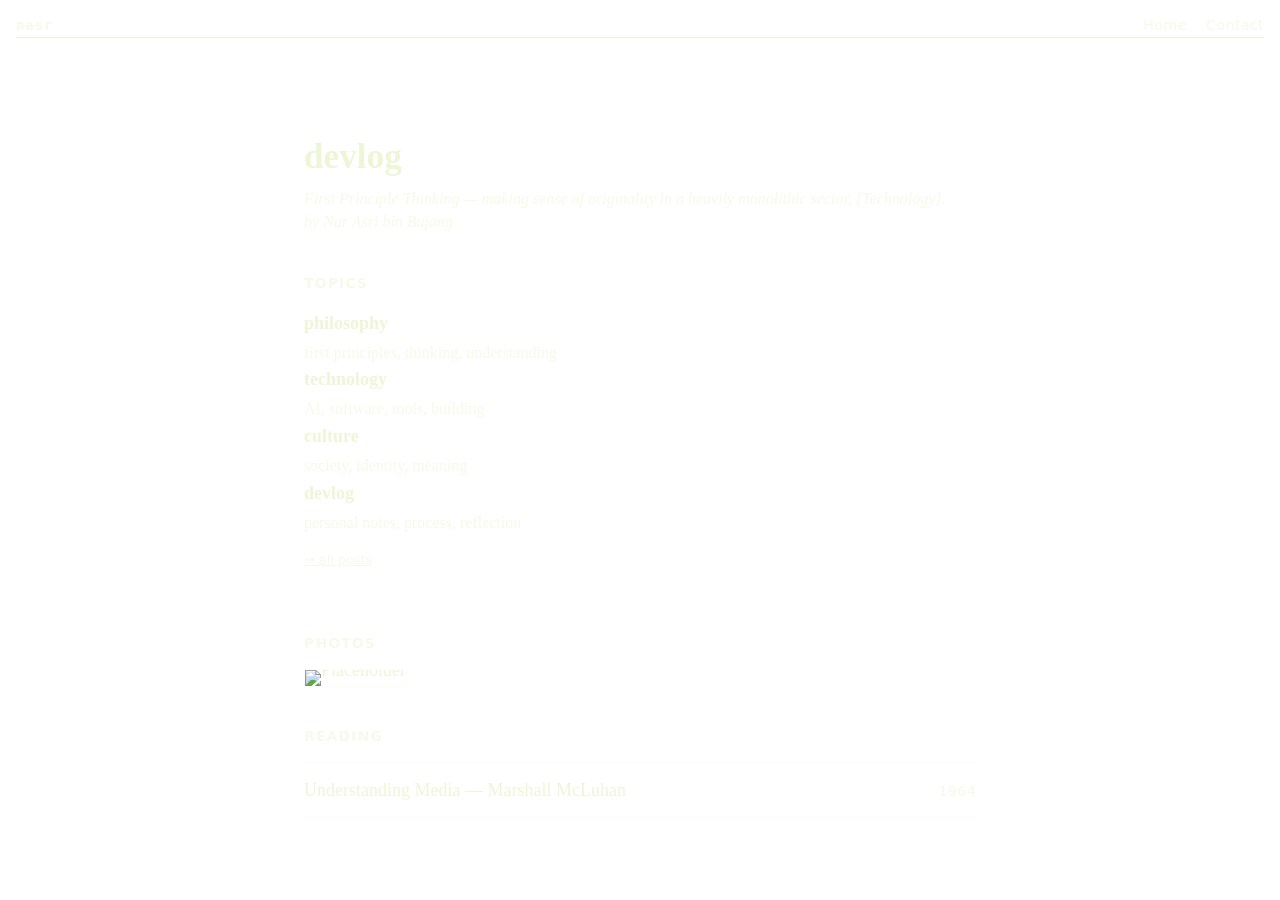
==== index.html @ 84f05e0b "does it work?" ====
<!DOCTYPE html>
<html lang="en">
<head>
<meta charset="UTF-8">
<meta name="viewport" content="width=device-width, initial-scale=1">
<title>nasr</title>
<link rel="stylesheet" href="style.css">
</head>
<body>

<header>
<nav>
  <div class="brand"><a href="/">nasr</a></div>
  <ul>
    <li><a href="/">Home</a></li>
    <li><a href="contact.html">Contact</a></li>
  </ul>
</nav>
</header>

<main class="site-main">
<h1>devlog</h1>
<p class="tagline">First Principle Thinking &mdash; making sense of originality in a heavily monolithic sector, [Technology]. <br> by Nur Asri bin Bujang</p>
<section>
  <h2 class="section-label">Topics</h2>
  <dl class="topics-list">
    <dt class="topic-name"><a href="blog.html?topic=philosophy">philosophy</a></dt>
    <dd class="topic-desc">first principles, thinking, understanding</dd>
    <dt class="topic-name"><a href="blog.html?topic=technology">technology</a></dt>
    <dd class="topic-desc">AI, software, tools, building</dd>
    <dt class="topic-name"><a href="blog.html?topic=culture">culture</a></dt>
    <dd class="topic-desc">society, identity, meaning</dd>
    <dt class="topic-name"><a href="blog.html?topic=devlog">devlog</a></dt>
    <dd class="topic-desc">personal notes, process, reflection</dd>
  </dl>
  <p style="margin-top:.5rem"><a href="blog.html" class="back" style="font-size:.8rem">&rarr; all posts</a></p>
</section>

<section style="margin-top:2.5rem">
  <h2 class="section-label">Photos</h2>
  <div class="photo-grid" id="photos-list"></div>
</section>

<section style="margin-top:2.5rem">
  <h2 class="section-label">Reading</h2>
  <ul class="entries" id="reading-list"></ul>
</section>
</main>

<script>
const photoFiles = ['photos/photo1.md'];
const readingFiles = ['reading/book1.md'];

function parseMeta(raw){
  const lines = raw.trim().split('\n');
  return {
    title: lines[0].replace(/^#\s*/, ''),
    meta: lines[1] || ''
  };
}

async function init(){
  const pgrid = document.getElementById('photos-list');
  for (const path of photoFiles){
    const id = path.replace('photos/', '').replace('.md', '');
    const res = await fetch(path);
    const { title, meta } = parseMeta(await res.text());
    const div = document.createElement('a');
    div.href = `photo.html?id=${id}`;
    div.className = 'photo-item';
    div.innerHTML = `<img src="images/${id}-thumb.jpg" alt="${title}" loading="lazy">`;
    pgrid.appendChild(div);
  }

  const rlist = document.getElementById('reading-list');
  for (const path of readingFiles){
    const id = path.replace('reading/', '').replace('.md', '');
    const res = await fetch(path);
    const { title, meta } = parseMeta(await res.text());
    const parts = meta.split('·').map(s => s.trim());
    const author = parts.length > 1 ? parts[0] : '';
    const date = parts.length > 1 ? parts[parts.length - 1] : meta;
    const li = document.createElement('li');
    const display = author ? `${title} — ${author}` : title;
    li.innerHTML = `<a href="reading.html?id=${id}"><span>${display}</span><span class="date">${date}</span></a>`;
    rlist.appendChild(li);
  }
}
init();
</script>

</body>
</html>
---- style.css ----
:root{
  --bg:#180 `c10;
  --text:#edf6d6;
  --font-serif:charter,Georgia,Cambria,"times new roman",Times,serif;
  --font-sans:"helvetica neue",roboto,system-ui,"segoe ui",Arial,sans-serif;
}
*{box-sizing:border-box;margin:0;padding:0}
body{
  background:var(--bg);color:var(--text);
  font-size:1.125rem;line-height:1.6;
  font-family:var(--font-serif);
  text-rendering:optimizeLegibility;
  display:grid;
  grid-template-areas:"header header header" ". main ." ". footer .";
  grid-template-columns:minmax(1rem,1fr) minmax(auto,42rem) minmax(1rem,1fr);
  min-height:100vh;
}
a{color:var(--text)}
a:hover{opacity:.6}
h1{font-size:2.2rem;line-height:1.25;font-weight:700;margin-bottom:.5rem}
h2{font-size:1.4rem;line-height:1.35;font-weight:700}
header{
  grid-area:header;overflow:visible;background:var(--bg);
  position:sticky;top:0;z-index:10;
  padding:0 1rem 3.5rem 1rem;
}
nav{
  display:flex;gap:1rem;flex-flow:row nowrap;justify-content:flex-start;
  align-items:flex-end;height:2.4rem;
  border-bottom:1px solid #edf6d6;
  font-size:clamp(.8rem,1.6vw,.9rem);
  font-family:var(--font-sans);letter-spacing:.02em;
}
.brand{flex:1 1 content;font-weight:900;letter-spacing:.04em;font-family:monospace}
.brand a{color:inherit;text-decoration:none}
nav ul{display:flex;gap:1.2rem;list-style:none;white-space:nowrap}
nav a{opacity:.5;text-decoration:none}
nav a:hover{opacity:1}
.site-main{grid-area:main;padding:0}
.tagline{opacity:.5;font-size:1rem;line-height:1.45;margin-bottom:2.5rem;font-style:italic}
.section-label{
  font-size:.875rem;font-weight:600;opacity:.5;
  text-transform:uppercase;letter-spacing:.08em;margin-bottom:1rem;
  font-family:var(--font-sans);
}
.post{border-bottom:1px solid #180c10;padding:1.5rem 0}
.post:first-of-type{border-top:1px solid rgba(240,246,240,.25)}
.post h2{font-size:1.4rem;line-height:1.35;margin-bottom:.25rem}
.post h2 a{color:var(--text);text-decoration:none}
.post h2 a:hover{opacity:.6;text-decoration:underline}
.post .meta{
  display:block;opacity:.5;font-size:.875rem;letter-spacing:.04em;
  font-family:var(--font-sans);margin-bottom:.4rem;
}
.post .topics{display:flex;flex-wrap:wrap;gap:.35rem;margin-bottom:.5rem}
.post .topic{
  font-size:.75rem;font-family:var(--font-sans);opacity:.6;
  border:1px solid rgba(240,246,240,.3);border-radius:3px;
  padding:.08em .5em;text-decoration:none;
}
.post p{opacity:.6;font-size:1.125rem;line-height:1.6;margin-top:.5rem}
.photo-grid{display:grid;grid-template-columns:repeat(auto-fill,minmax(120px,1fr));gap:5px}
.photo-item{line-height:0;text-decoration:none}
.photo-item img{width:100%;aspect-ratio:1/1;object-fit:cover;border:1px solid rgba(240,246,240,.25)}
.photo-item img:hover{opacity:.7}

.entries{list-style:none}
.entries li{border-bottom:1px solid rgba(240,246,240,.25);padding:.8rem 0}
.entries li:first-child{border-top:1px solid rgba(240,246,240,.25)}
.entries a{
  display:flex;justify-content:space-between;align-items:baseline;
  text-decoration:none;color:var(--text);font-size:1.125rem;gap:1.5rem;
}
.entries a:hover{opacity:.6}
.entries .date{
  opacity:.5;font-size:.875rem;letter-spacing:.03em;white-space:nowrap;
  flex-shrink:0;font-family:var(--font-sans);
}
.topics-list{list-style:none}
.topics-list li{border-bottom:1px solid rgba(240,246,240,.25);padding:.8rem 0}
.topics-list li:first-child{border-top:1px solid rgba(240,246,240,.25)}
.topics-list a{text-decoration:none;color:var(--text)}
.topics-list a:hover{opacity:.6}
.topics-list .topic-name{font-weight:600;font-size:1.125rem}
.topics-list .topic-desc{display:block;opacity:.5;font-size:1rem;margin-top:.15rem}
.back{
  display:inline-block;opacity:.5;font-size:.875rem;
  margin-bottom:1.5rem;font-family:var(--font-sans);
}
.back:hover{opacity:1}
article h1{font-size:2.2rem;line-height:1.25;margin-bottom:.5rem}
article .meta{
  display:block;opacity:.5;font-size:.875rem;letter-spacing:.04em;
  font-family:var(--font-sans);margin-bottom:1.5rem;
}
article .topics{display:flex;flex-wrap:wrap;gap:.35rem;margin-bottom:1.5rem}
article .topic{
  font-size:.75rem;font-family:var(--font-sans);opacity:.6;
  border:1px solid rgba(240,246,240,.3);border-radius:3px;
  padding:.08em .5em;text-decoration:none;
}
article p{font-size:1.125rem;line-height:1.6;margin-bottom:1.2rem}
footer{grid-area:footer;text-align:center;margin:4ex 0 8ex;opacity:.5;font-size:.875rem;font-family:var(--font-sans)}
@media(max-width:40rem){
  body{
    grid-template-columns:minmax(.75rem,1fr) minmax(auto,42rem) minmax(.75rem,1fr);
  }
  nav{flex-flow:row wrap;height:auto;gap:.5rem;padding-bottom:.35rem}
  nav ul{gap:.8rem}
  .brand{font-size:clamp(.8rem,3.5vw,.9rem)}
  h1{font-size:1.7rem}
  h2{font-size:1.2rem}
  article h1{font-size:1.7rem}
  .post h2{font-size:1.2rem}
  .post p{font-size:1rem}
  .entries a{flex-direction:column;gap:.2rem}
  .entries .date{margin-left:0}
  article p{font-size:1rem}
  .photo-grid{grid-template-columns:repeat(auto-fill,minmax(100px,1fr));gap:4px}
  header{padding:0 .5rem 2rem .5rem}
  .tagline{font-size:.9rem}
}
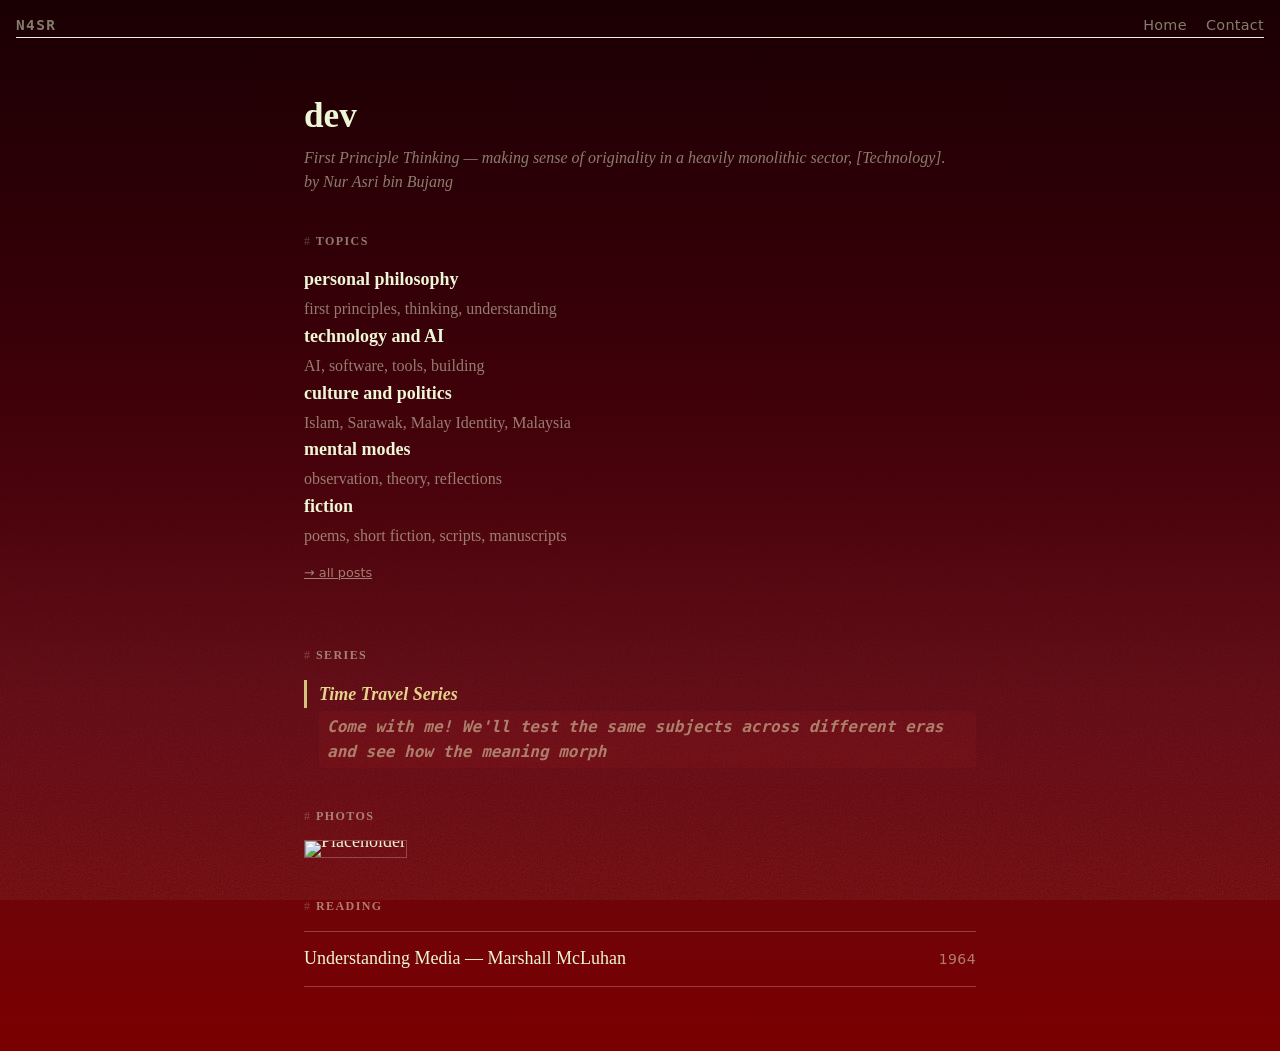
==== commit 91fd91af: "look at that colorsgit add . I am so happy" ====
--- a/index.html
+++ b/index.html
@@ -3,14 +3,14 @@
 <head>
 <meta charset="UTF-8">
 <meta name="viewport" content="width=device-width, initial-scale=1">
-<title>nasr</title>
+<title>N4SR</title>
 <link rel="stylesheet" href="style.css">
 </head>
 <body>
 
 <header>
 <nav>
-  <div class="brand"><a href="/">nasr</a></div>
+  <div class="brand"><a href="/">N4SR</a></div>
   <ul>
     <li><a href="/">Home</a></li>
     <li><a href="contact.html">Contact</a></li>
@@ -19,21 +19,31 @@
 </header>
 
 <main class="site-main">
-<h1>devlog</h1>
+<h1>dev</h1>
 <p class="tagline">First Principle Thinking &mdash; making sense of originality in a heavily monolithic sector, [Technology]. <br> by Nur Asri bin Bujang</p>
 <section>
   <h2 class="section-label">Topics</h2>
   <dl class="topics-list">
-    <dt class="topic-name"><a href="blog.html?topic=philosophy">philosophy</a></dt>
+    <dt class="topic-name"><a href="blog.html?topic=philosophy">personal philosophy</a></dt>
     <dd class="topic-desc">first principles, thinking, understanding</dd>
-    <dt class="topic-name"><a href="blog.html?topic=technology">technology</a></dt>
+    <dt class="topic-name"><a href="blog.html?topic=technology">technology and AI</a></dt>
     <dd class="topic-desc">AI, software, tools, building</dd>
-    <dt class="topic-name"><a href="blog.html?topic=culture">culture</a></dt>
-    <dd class="topic-desc">society, identity, meaning</dd>
-    <dt class="topic-name"><a href="blog.html?topic=devlog">devlog</a></dt>
-    <dd class="topic-desc">personal notes, process, reflection</dd>
+    <dt class="topic-name"><a href="blog.html?topic=culture">culture and politics</a></dt>
+    <dd class="topic-desc">Islam, Sarawak, Malay Identity, Malaysia</dd>
+    <dt class="topic-name"><a href="blog.html?topic=mentalmodes">mental modes</a></dt>
+    <dd class="topic-desc">observation, theory, reflections</dd>
+    <dt class="topic-name"><a href="blog.html?topic=fiction">fiction</a></dt>
+    <dd class="topic-desc">poems, short fiction, scripts, manuscripts</dd>
   </dl>
   <p style="margin-top:.5rem"><a href="blog.html" class="back" style="font-size:.8rem">&rarr; all posts</a></p>
+</section>
+
+<section style="margin-top:2.5rem">
+  <h2 class="section-label">Series</h2>
+  <dl class="topics-list">
+    <dt class="topic-name series-name"><a href="blog.html?topic=timetravel">Time Travel Series</a></dt>
+    <dd class="topic-desc">Come with me! We'll test the same subjects across different eras and see how the meaning morph</dd>
+  </dl>
 </section>
 
 <section style="margin-top:2.5rem">
--- a/style.css
+++ b/style.css
@@ -1,12 +1,14 @@
 :root{
-  --bg:#180 `c10;
+  --bg:#0c1a02;
+  --font-display:Georgia,'Times New Roman',Times,serif;
   --text:#edf6d6;
   --font-serif:charter,Georgia,Cambria,"times new roman",Times,serif;
   --font-sans:"helvetica neue",roboto,system-ui,"segoe ui",Arial,sans-serif;
+  --font-mono:Menlo,Consolas,'DejaVu Sans Mono',monospace;
 }
 *{box-sizing:border-box;margin:0;padding:0}
 body{
-  background:var(--bg);color:var(--text);
+  background:linear-gradient(180deg,#1a0003 0%,#3a0008 33%,#600812 66%,#7a0000 100%);color:var(--text);
   font-size:1.125rem;line-height:1.6;
   font-family:var(--font-serif);
   text-rendering:optimizeLegibility;
@@ -15,12 +17,16 @@
   grid-template-columns:minmax(1rem,1fr) minmax(auto,42rem) minmax(1rem,1fr);
   min-height:100vh;
 }
+code,pre,kbd,samp{font-family:var(--font-mono);font-size:.8em;line-height:1.35;letter-spacing:-.02em}
+pre{white-space:pre-wrap;padding:1rem;border:1px solid rgba(240,246,240,.15);border-radius:4px;margin:1rem 0;background:rgba(0,0,0,.2);overflow-x:auto}
+code{background:rgba(240,246,240,.08);padding:.1em .3em;border-radius:3px}
+pre code{background:transparent;padding:0;border-radius:0}
 a{color:var(--text)}
 a:hover{opacity:.6}
-h1{font-size:2.2rem;line-height:1.25;font-weight:700;margin-bottom:.5rem}
-h2{font-size:1.4rem;line-height:1.35;font-weight:700}
+h1{font-family:var(--font-display);font-size:2.2rem;line-height:1.25;font-weight:700;margin-bottom:.5rem}
+h2{font-family:var(--font-display);font-size:1.4rem;line-height:1.35;font-weight:700}
 header{
-  grid-area:header;overflow:visible;background:var(--bg);
+  grid-area:header;overflow:visible;background:transparent;
   position:sticky;top:0;z-index:10;
   padding:0 1rem 3.5rem 1rem;
 }
@@ -31,21 +37,22 @@
   font-size:clamp(.8rem,1.6vw,.9rem);
   font-family:var(--font-sans);letter-spacing:.02em;
 }
-.brand{flex:1 1 content;font-weight:900;letter-spacing:.04em;font-family:monospace}
+.brand{flex:1 1 content;font-weight:700;letter-spacing: 0.1em;font-family:var(--font-mono); }
 .brand a{color:inherit;text-decoration:none}
 nav ul{display:flex;gap:1.2rem;list-style:none;white-space:nowrap}
 nav a{opacity:.5;text-decoration:none}
 nav a:hover{opacity:1}
-.site-main{grid-area:main;padding:0}
+.site-main{grid-area:main;padding:0 0 4rem}
 .tagline{opacity:.5;font-size:1rem;line-height:1.45;margin-bottom:2.5rem;font-style:italic}
 .section-label{
-  font-size:.875rem;font-weight:600;opacity:.5;
-  text-transform:uppercase;letter-spacing:.08em;margin-bottom:1rem;
-  font-family:var(--font-sans);
+  font-size:.75rem;font-weight:600;opacity:.5;
+  text-transform:uppercase;letter-spacing:.12em;margin-bottom:1rem;
+  font-family:var(--font-display);
 }
+.section-label::before{content:"# ";opacity:.4}
 .post{border-bottom:1px solid #180c10;padding:1.5rem 0}
 .post:first-of-type{border-top:1px solid rgba(240,246,240,.25)}
-.post h2{font-size:1.4rem;line-height:1.35;margin-bottom:.25rem}
+.post h2{font-family:var(--font-display);font-size:1.4rem;line-height:1.35;margin-bottom:.25rem}
 .post h2 a{color:var(--text);text-decoration:none}
 .post h2 a:hover{opacity:.6;text-decoration:underline}
 .post .meta{
@@ -83,12 +90,23 @@
 .topics-list a:hover{opacity:.6}
 .topics-list .topic-name{font-weight:600;font-size:1.125rem}
 .topics-list .topic-desc{display:block;opacity:.5;font-size:1rem;margin-top:.15rem}
+.series-label{
+  font-size:.75rem;font-weight:600;
+  text-transform:uppercase;letter-spacing:.12em;margin-bottom:.5rem;
+  font-family:var(--font-sans);color:#f7f0c0;font-weight:600;
+}
+.series-name{font-style:italic;border-left:3px solid #d4c47a;padding-left:.75rem}
+.series-name a{color:#e8d48b;transition:color .2s ease}
+.series-name a:hover{color:#4fc3f7;opacity:1}
+.series-name + .topic-desc{font-style:italic;font-family:var(--font-mono);color:#f7f0c0;font-weight:600;padding:.2rem .5rem;margin-left:calc(.75rem + 3px);background:rgba(200,30,30,.18);border-radius:4px;transition:color .2s ease,background .2s ease}
+.series-name:hover + .topic-desc{color:#4fc3f7;background:rgba(79,195,247,.08)}
+
 .back{
   display:inline-block;opacity:.5;font-size:.875rem;
   margin-bottom:1.5rem;font-family:var(--font-sans);
 }
 .back:hover{opacity:1}
-article h1{font-size:2.2rem;line-height:1.25;margin-bottom:.5rem}
+article h1{font-family:var(--font-display);font-size:2.2rem;line-height:1.25;margin-bottom:.5rem}
 article .meta{
   display:block;opacity:.5;font-size:.875rem;letter-spacing:.04em;
   font-family:var(--font-sans);margin-bottom:1.5rem;
@@ -120,3 +138,11 @@
   header{padding:0 .5rem 2rem .5rem}
   .tagline{font-size:.9rem}
 }
+
+body::after{-webkit-mask-image:linear-gradient(180deg,transparent 50%,#000 100%);mask-image:linear-gradient(180deg,transparent 50%,#000 100%);
+  content:'';position:fixed;inset:0;z-index:9999;pointer-events:none;opacity:.15;
+  background-image:url("data:image/svg+xml,%3Csvg xmlns='http://www.w3.org/2000/svg' viewBox='0 0 500 500'%3E%3Cfilter id='n'%3E%3CfeTurbulence type='fractalNoise' baseFrequency='.75' numOctaves='4' stitchTiles='stitch'/%3E%3C/filter%3E%3Crect width='500' height='500' filter='url(%23n)'/%3E%3C/svg%3E");
+  background-repeat:repeat;background-size:500px 500px;
+}
+
+
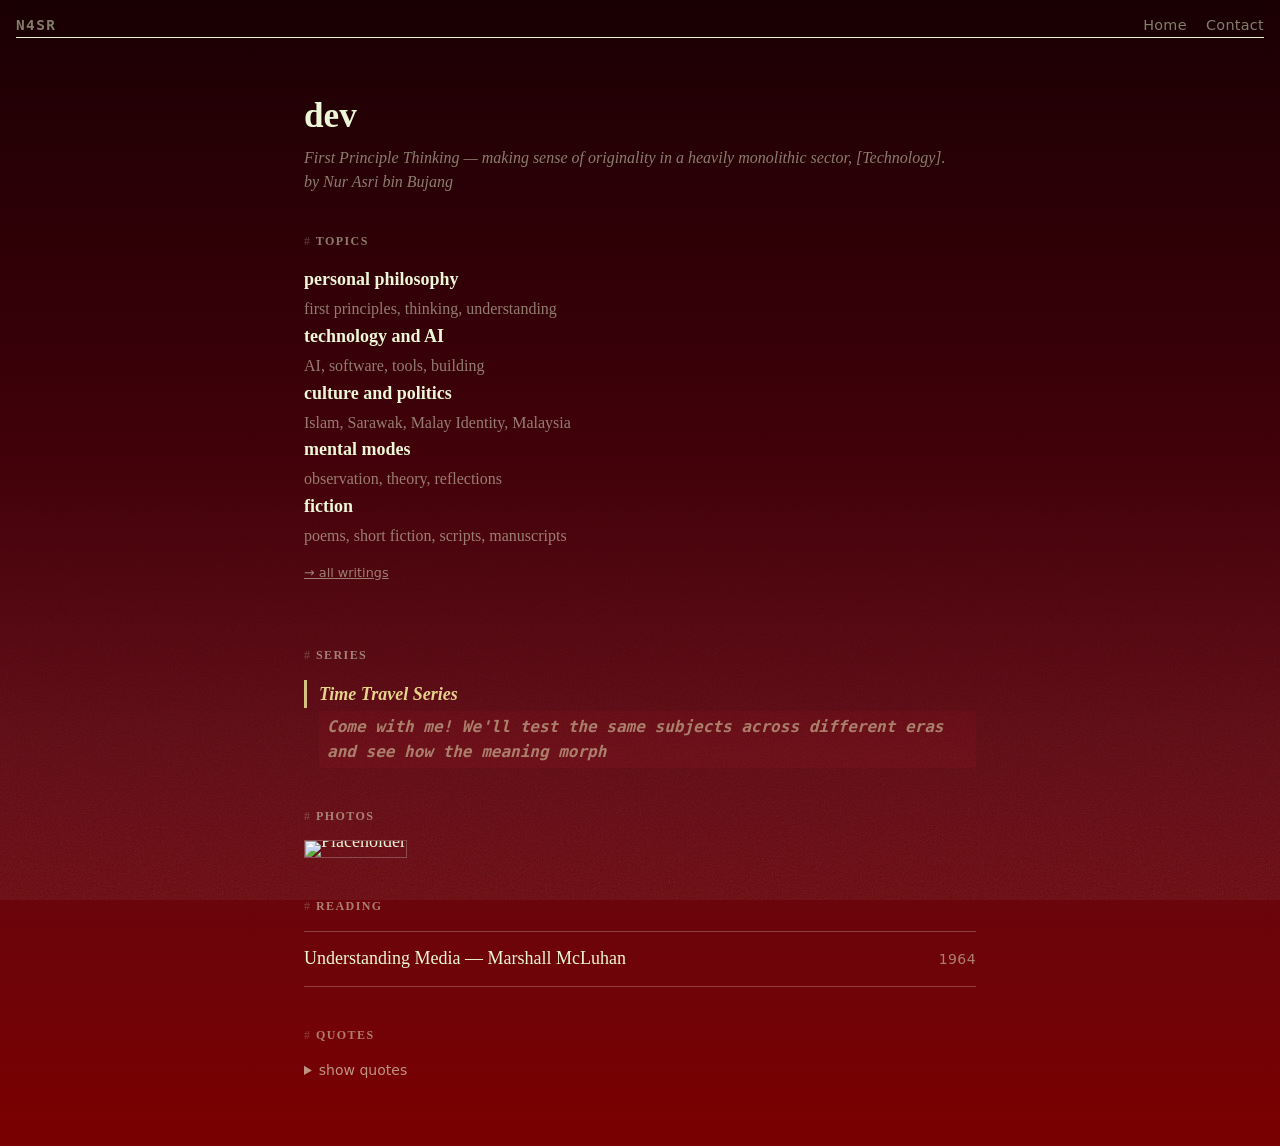
==== commit ff628bec: "added contents" ====
--- a/index.html
+++ b/index.html
@@ -35,7 +35,7 @@
     <dt class="topic-name"><a href="blog.html?topic=fiction">fiction</a></dt>
     <dd class="topic-desc">poems, short fiction, scripts, manuscripts</dd>
   </dl>
-  <p style="margin-top:.5rem"><a href="blog.html" class="back" style="font-size:.8rem">&rarr; all posts</a></p>
+  <p style="margin-top:.5rem"><a href="blog.html" class="back" style="font-size:.8rem">&rarr; all writings</a></p>
 </section>
 
 <section style="margin-top:2.5rem">
@@ -54,6 +54,14 @@
 <section style="margin-top:2.5rem">
   <h2 class="section-label">Reading</h2>
   <ul class="entries" id="reading-list"></ul>
+</section>
+
+<section style="margin-top:2.5rem">
+  <h2 class="section-label">Quotes</h2>
+  <details style="margin-top:.5rem">
+    <summary style="cursor:pointer;opacity:.6;font-size:.875rem;font-family:var(--font-sans);user-select:none">show quotes</summary>
+    <div id="quotes-content" style="margin-top:.5rem"></div>
+  </details>
 </section>
 </main>
 
@@ -95,6 +103,15 @@
     li.innerHTML = `<a href="reading.html?id=${id}"><span>${display}</span><span class="date">${date}</span></a>`;
     rlist.appendChild(li);
   }
+
+const qel = document.getElementById('quotes-content');
+  const qres = await fetch('quotes/quotes.md');
+  const qtext = await qres.text();
+  const blocks = qtext.trim().split('\n\n');
+  qel.innerHTML = blocks.map(block => {
+    const lines = block.split('\n').map(l => l.replace(/^>\s?/, ''));
+    return '<blockquote>' + lines.join('<br>') + '</blockquote>';
+  }).join('');
 }
 init();
 </script>
--- a/style.css
+++ b/style.css
@@ -31,6 +31,7 @@
   padding:0 1rem 3.5rem 1rem;
 }
 nav{
+  background:rgba(26,0,3,.85);backdrop-filter:blur(6px);-webkit-backdrop-filter:blur(6px);
   display:flex;gap:1rem;flex-flow:row nowrap;justify-content:flex-start;
   align-items:flex-end;height:2.4rem;
   border-bottom:1px solid #edf6d6;
@@ -118,6 +119,21 @@
   padding:.08em .5em;text-decoration:none;
 }
 article p{font-size:1.125rem;line-height:1.6;margin-bottom:1.2rem}
+.signal-list{list-style:none;padding:0;margin:1.5rem 0}
+.signal-list li{padding:.5rem 0;border-bottom:1px solid rgba(240,246,240,.1);font-size:1.125rem;line-height:1.5}
+.signal-list li:first-child{border-top:1px solid rgba(240,246,240,.1)}
+.sig-bullet{color:#7a0000;margin-right:.75rem;font-size:.9rem}
+blockquote{
+  padding:.5rem .75rem .5rem 1.25rem;margin:1.5rem 0;font-size:1.25rem;font-style:italic;opacity:.9;line-height:1.6;
+  border-left:0;position:relative;
+  background:linear-gradient(90deg,rgba(122,0,0,.25) 0%,transparent 100%);
+  border-radius:0 4px 4px 0;
+}
+blockquote::before{
+  content:"";position:absolute;left:0;top:0;bottom:0;width:3px;
+  background:linear-gradient(180deg,#7a0000,#d4c47a,#7a0000);
+  border-radius:2px;
+}
 footer{grid-area:footer;text-align:center;margin:4ex 0 8ex;opacity:.5;font-size:.875rem;font-family:var(--font-sans)}
 @media(max-width:40rem){
   body{
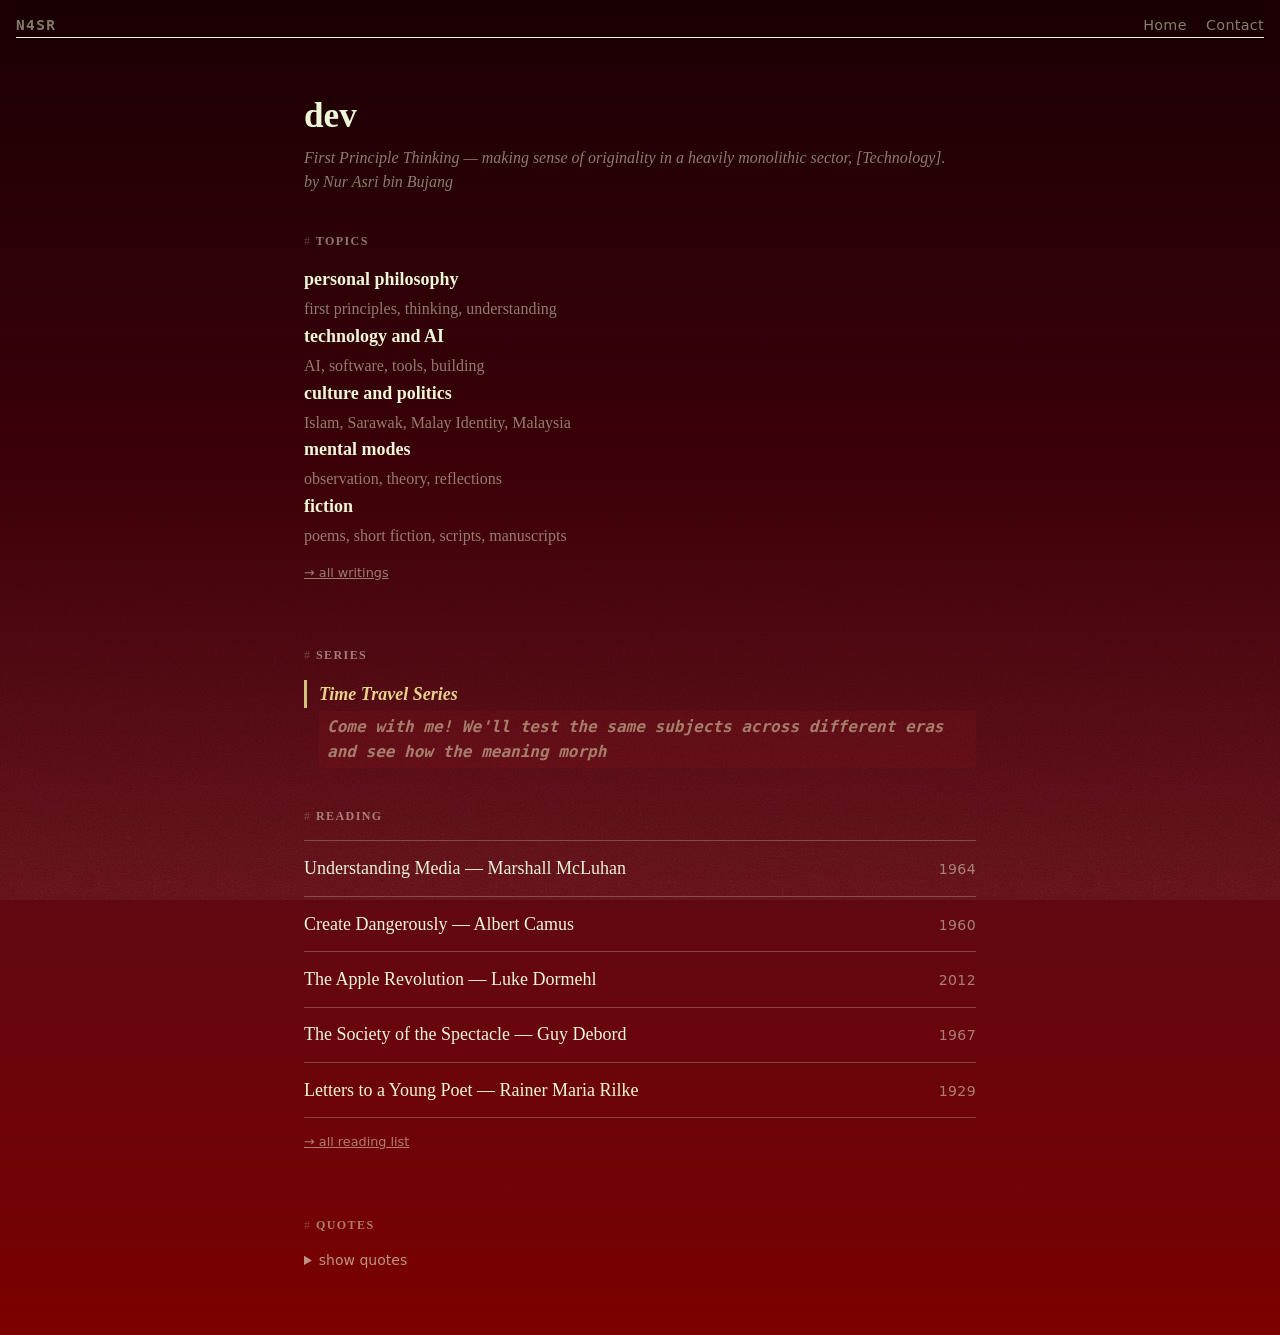
==== commit 093c470e: "add readings" ====
--- a/index.html
+++ b/index.html
@@ -46,14 +46,17 @@
   </dl>
 </section>
 
+<!--
 <section style="margin-top:2.5rem">
   <h2 class="section-label">Photos</h2>
   <div class="photo-grid" id="photos-list"></div>
 </section>
+-->
 
 <section style="margin-top:2.5rem">
   <h2 class="section-label">Reading</h2>
   <ul class="entries" id="reading-list"></ul>
+  <p style="margin-top:.5rem"><a href="readings.html" class="back" style="font-size:.8rem">&rarr; all reading list</a></p>
 </section>
 
 <section style="margin-top:2.5rem">
@@ -67,7 +70,7 @@
 
 <script>
 const photoFiles = ['photos/photo1.md'];
-const readingFiles = ['reading/book1.md'];
+const readingFiles = ['reading/book1.md','reading/create-dangerously.md','reading/apple-revolution.md','reading/the-society-of-spectacle.md','reading/letters-to-a-young-poet.md'];
 
 function parseMeta(raw){
   const lines = raw.trim().split('\n');
@@ -78,6 +81,7 @@
 }
 
 async function init(){
+  /*
   const pgrid = document.getElementById('photos-list');
   for (const path of photoFiles){
     const id = path.replace('photos/', '').replace('.md', '');
@@ -89,15 +93,19 @@
     div.innerHTML = `<img src="images/${id}-thumb.jpg" alt="${title}" loading="lazy">`;
     pgrid.appendChild(div);
   }
+  */
 
   const rlist = document.getElementById('reading-list');
-  for (const path of readingFiles){
+  const readingEntries = await Promise.all(readingFiles.map(async (path) => {
     const id = path.replace('reading/', '').replace('.md', '');
     const res = await fetch(path);
     const { title, meta } = parseMeta(await res.text());
     const parts = meta.split('·').map(s => s.trim());
     const author = parts.length > 1 ? parts[0] : '';
     const date = parts.length > 1 ? parts[parts.length - 1] : meta;
+    return { id, title, author, date };
+  }));
+  for (const { id, title, author, date } of readingEntries){
     const li = document.createElement('li');
     const display = author ? `${title} — ${author}` : title;
     li.innerHTML = `<a href="reading.html?id=${id}"><span>${display}</span><span class="date">${date}</span></a>`;
@@ -112,6 +120,34 @@
     const lines = block.split('\n').map(l => l.replace(/^>\s?/, ''));
     return '<blockquote>' + lines.join('<br>') + '</blockquote>';
   }).join('');
+
+  // prefetch blog posts in background for instant blog.html
+  setTimeout(() => {
+    if (!sessionStorage.getItem('blogCache')){
+      const blogFiles = [
+        'blog/intro.md','blog/post1.md','blog/post2.md',
+        'blog/post3.md','blog/post4.md','blog/post5.md',
+        'blog/post6.md','blog/post7.md','blog/post8.md',
+        'blog/post9.md','blog/post10.md','blog/post12.md',
+      ];
+      Promise.all(blogFiles.map(async (path) => {
+        const id = path.replace('blog/', '').replace('.md', '');
+        const res = await fetch(path);
+        const lines = (await res.text()).trim().split('\n');
+        const title = lines[0].replace(/^#\s*/, '');
+        const meta = lines[1] || '';
+        let topics = [];
+        if (lines[2] && lines[2].startsWith('topics:')){
+          topics = lines[2].replace('topics:', '').split(',').map(t => t.trim()).filter(Boolean);
+        }
+        const parts = meta.split('·').map(s => s.trim());
+        const date = parts.length > 1 ? parts[parts.length - 1] : meta;
+        return { id, title, meta, date, topics };
+      })).then(posts => {
+        sessionStorage.setItem('blogCache', JSON.stringify(posts));
+      });
+    }
+  }, 1000);
 }
 init();
 </script>
